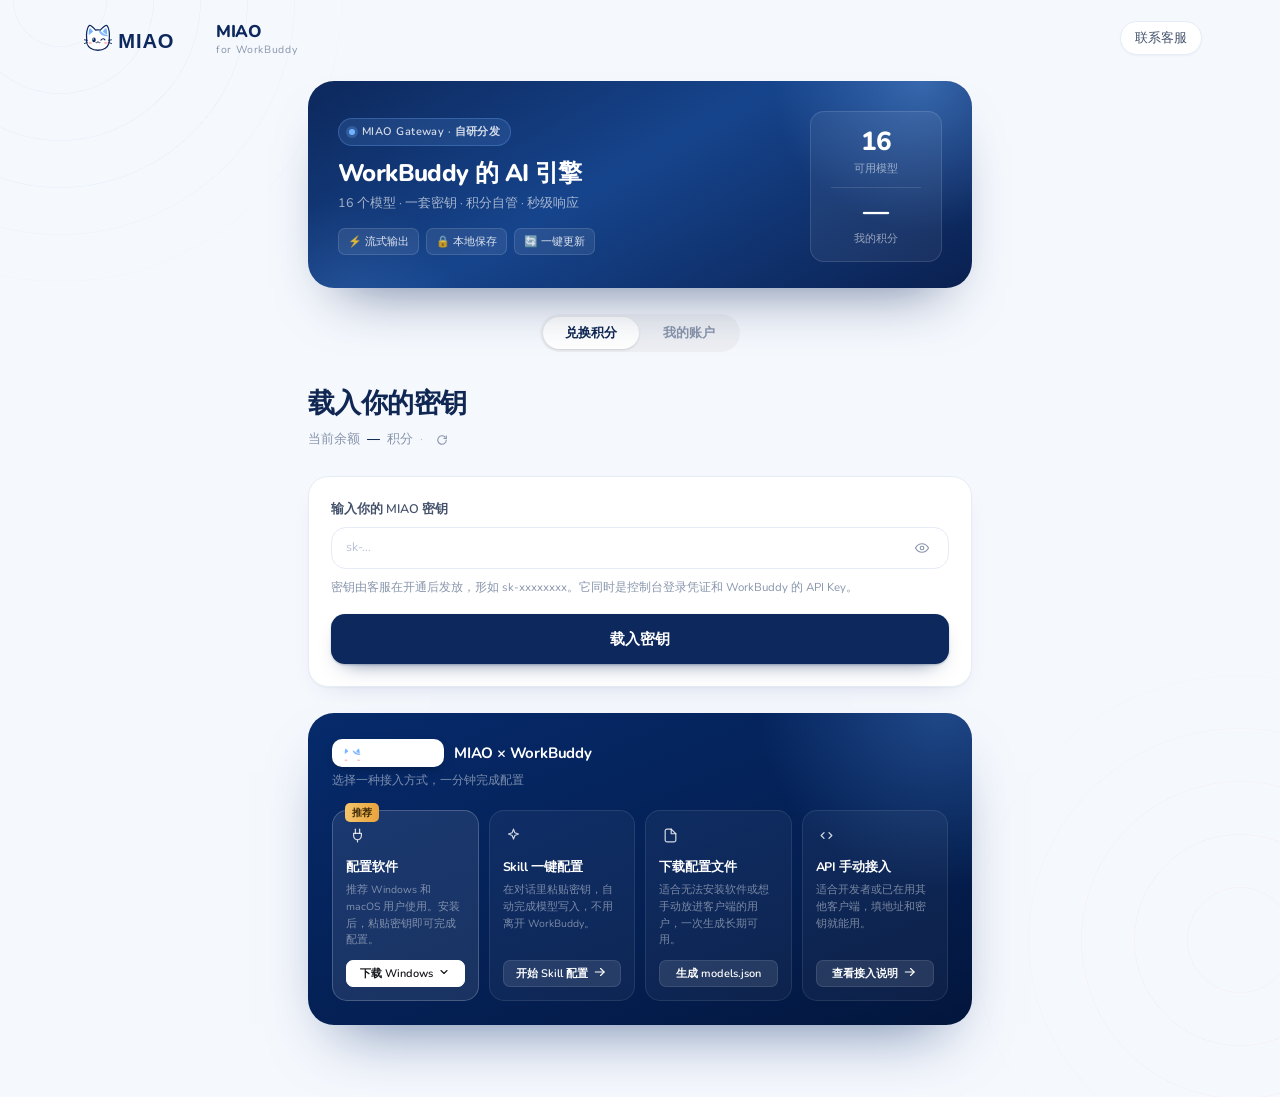
==== index.html @ 39db438b "MIAO 客户端 v1.1.4：macOS 支持 + GitHub Actions 打包 - app.py 三处平台分支（找 WorkBuddy / 启动 / 剪贴板）+ macOS 更新逻辑 - b" ====
<!DOCTYPE html>
<html lang="zh-CN">
<head>
<meta charset="utf-8">
<meta name="viewport" content="width=device-width, initial-scale=1">
<title>MIAO · 积分与密钥</title>
<link rel="icon" type="image/x-icon" href="/favicon.ico">
<link rel="stylesheet" href="ui.css">
</head>
<body>

<div class="topbar">
  <div class="brandbox">
    <div class="mark logo-mark"><img src="/logo-h.svg" alt="MIAO"></div>
    <div>
      <div class="brandname">MIAO</div>
      <div class="brandsub">for WorkBuddy</div>
    </div>
  </div>
  <button class="ghost-link" onclick="openMask('m-service')">联系客服</button>
</div>

<div class="wrap">

  <div class="hero">
    <div class="hero-orb o1"></div>
    <div class="hero-orb o2"></div>
    <div class="hero-in">
      <div class="hero-tag">
        <span class="hero-tag-dot"></span>
        MIAO Gateway · 自研分发
      </div>
      <div class="hero-title">WorkBuddy 的 AI 引擎</div>
      <div class="hero-sub">16 个模型 · 一套密钥 · 积分自管 · 秒级响应</div>
      <div class="hero-badge-row">
        <span class="hero-badge">⚡ 流式输出</span>
        <span class="hero-badge">🔒 本地保存</span>
        <span class="hero-badge">🔄 一键更新</span>
      </div>
    </div>
    <div class="hero-stat">
      <div class="hs-v" id="hero-models">16</div>
      <div class="hs-k">可用模型</div>
      <div class="hs-line"></div>
      <div class="hs-v" id="hero-balance">—</div>
      <div class="hs-k">我的积分</div>
    </div>
  </div>

  <div class="seg-wrap">
    <div class="seg" role="tablist">
      <button role="tab" aria-selected="true" data-tab="redeem">兑换积分</button>
      <button role="tab" aria-selected="false" data-tab="account">我的账户</button>
    </div>
  </div>

  <!-- ================= 兑换积分 ================= -->
  <section class="tabpane on" id="pane-redeem">

    <h1 class="h1" id="redeem-title">兑换成功，请保存密钥</h1>
    <p class="h1-sub">
      当前余额
      <b id="bal-inline" style="color:var(--ink);font-variant-numeric:tabular-nums">—</b>
      <span>积分</span>
      <span class="dot-sep">·</span>
      <button class="icon-btn" style="width:20px;height:20px" title="刷新余额" onclick="refreshBalance()">
        <svg width="12" height="12" viewBox="0 0 24 24" fill="none" stroke="currentColor" stroke-width="2.2" stroke-linecap="round" stroke-linejoin="round"><path d="M20.5 12a8.5 8.5 0 1 1-2.6-6.1"/><path d="M20.7 4.2v4.6h-4.6"/></svg>
      </button>
    </p>

    <!-- 无密钥时：先输入 -->
    <div class="card" id="card-nokey" style="display:none">
      <div class="field-label" style="margin-bottom:8px">输入你的 MIAO 密钥</div>
      <div class="keyinput">
        <input id="in-key-empty" type="password" placeholder="sk-..." autocomplete="off" spellcheck="false">
        <button class="icon-btn" data-eye="in-key-empty"></button>
      </div>
      <div class="hint">密钥由客服在开通后发放，形如 sk-xxxxxxxx。它同时是控制台登录凭证和 WorkBuddy 的 API Key。</div>
      <button class="btn btn-dark btn-block" style="margin-top:16px" onclick="submitKey()">载入密钥</button>
    </div>

    <!-- 有密钥时：保存密钥卡 -->
    <div class="card" id="card-key" style="display:none">

      <div class="warn">
        <span class="ic" data-ic="warn"></span>
        <div>
          <div class="warn-t">请妥善保管 MIAO 账户</div>
          <div class="warn-b">这段密钥可用于登录控制台并写入 WorkBuddy 的凭证，请勿分享给他人，并保存到安全的位置。<br>如果关闭此页面后将无法再次查看完整的密钥，遗失也只能重新生成。</div>
        </div>
      </div>

      <div class="field-head">
        <span class="field-label">MIAO 账户</span>
        <a href="javascript:;" onclick="resetKey()" style="font-size:12px">修改密钥</a>
      </div>
      <div class="keyinput">
        <input id="in-key" type="password" readonly value="">
        <button class="icon-btn" data-eye="in-key"></button>
      </div>

      <div class="btn-row" style="margin-top:12px">
        <button class="btn btn-ghost" onclick="doCopyKey()"><span data-ic="copy"></span> 复制账户</button>
        <button class="btn btn-ghost" onclick="doDownloadAccount()"><span data-ic="download"></span> 下载账户信息</button>
      </div>

      <div class="hint" id="copy-hint">密钥只保存在本机浏览器，不会上传到任何服务器。</div>

      <div class="checkline" id="chk" onclick="toggleCheck()">
        <div class="checkbox"><span data-ic="check"></span></div>
        <span>我已妥善保存 MIAO 账户</span>
      </div>

      <button class="btn btn-dark btn-block" id="btn-enter" disabled onclick="gotoAccount()">进入我的账户</button>
    </div>

    <!-- 接入方式 -->
    <div class="panel-dark">
      <div class="panel-head">
        <div class="mark on-dark" style="width:112px;height:28px"><img src="/logo-dark.svg" alt="MIAO"></div>
        <div>
          <div class="panel-title">MIAO × WorkBuddy</div>
        </div>
      </div>
      <div class="panel-sub">选择一种接入方式，一分钟完成配置</div>

      <div class="cards4">
        <div class="acc on">
          <div class="acc-badge">推荐</div>
          <div class="acc-ico" data-ic="plug"></div>
          <div class="acc-name">配置软件</div>
          <div class="acc-desc">推荐 Windows 和 macOS 用户使用。安装后，粘贴密钥即可完成配置。</div>
          <button class="acc-btn solid" id="btn-dl" onclick="toggleDl(event)">
            下载 Windows
            <span data-ic="chev"></span>
          </button>
          <div class="menu" id="menu-dl">
            <button onclick="downloadApp('win')">
              <svg width="14" height="14" viewBox="0 0 24 24" fill="currentColor"><path d="M3 5.5 10.2 4.5v7H3v-6ZM11.3 4.3 21 3v8.5h-9.7v-7.2ZM3 12.5h7.2v7L3 18.5v-6ZM11.3 12.5H21V21l-9.7-1.3v-7.2Z"/></svg>
              下载 Windows
            </button>
            <button onclick="downloadApp('mac')">
              <svg width="14" height="14" viewBox="0 0 24 24" fill="currentColor"><path d="M16.2 12.6c0-2 1.6-3 1.7-3.1-.9-1.4-2.4-1.6-2.9-1.6-1.2-.1-2.4.7-3 .7-.6 0-1.6-.7-2.6-.7-1.3 0-2.6.8-3.3 2-1.4 2.5-.4 6.1 1 8.1.7 1 1.5 2.1 2.5 2 1-.04 1.4-.65 2.6-.65 1.2 0 1.6.65 2.6.63 1.1-.02 1.8-1 2.4-2 .8-1.1 1.1-2.2 1.1-2.3-.03-.01-2.1-.8-2.1-3.1ZM14.3 6.4c.5-.7.9-1.6.8-2.5-.8.03-1.8.55-2.4 1.2-.5.6-1 1.6-.8 2.5.9.07 1.8-.45 2.4-1.2Z"/></svg>
              下载 macOS
            </button>
          </div>
        </div>

        <div class="acc">
          <div class="acc-ico" data-ic="spark"></div>
          <div class="acc-name">Skill 一键配置</div>
          <div class="acc-desc">在对话里粘贴密钥，自动完成模型写入，不用离开 WorkBuddy。</div>
          <button class="acc-btn" onclick="showSkill()">开始 Skill 配置 <span data-ic="arrow"></span></button>
        </div>

        <div class="acc">
          <div class="acc-ico" data-ic="file"></div>
          <div class="acc-name">下载配置文件</div>
          <div class="acc-desc">适合无法安装软件或想手动放进客户端的用户，一次生成长期可用。</div>
          <button class="acc-btn" onclick="doDownloadConfig()">生成 models.json</button>
        </div>

        <div class="acc">
          <div class="acc-ico" data-ic="code"></div>
          <div class="acc-name">API 手动接入</div>
          <div class="acc-desc">适合开发者或已在用其他客户端，填地址和密钥就能用。</div>
          <button class="acc-btn" onclick="openMask('m-api')">查看接入说明 <span data-ic="arrow"></span></button>
        </div>
      </div>
    </div>
  </section>

  <!-- ================= 我的账户 ================= -->
  <section class="tabpane" id="pane-account">
    <div class="card">
      <div class="section-h">
        <div>
          <div class="section-h sub" style="font-size:12px;color:var(--ink-3);margin-bottom:2px">积分余额</div>
          <div class="balance" id="bal-big">—<small>积分</small></div>
        </div>
        <button class="btn btn-dark" onclick="openRecharge()"><span data-ic="gift"></span> 充值积分</button>
      </div>

      <div class="stat-row">
        <div class="stat"><div class="stat-k">已用积分</div><div class="stat-v" id="st-used">—</div></div>
        <div class="stat"><div class="stat-k">调用次数</div><div class="stat-v" id="st-calls">—</div></div>
        <div class="stat"><div class="stat-k">账户状态</div><div class="stat-v" id="st-state" style="font-size:14px">—</div></div>
      </div>
    </div>

    <div class="card">
      <div class="section-h">
        <h3>最近调用</h3>
        <span class="sub" onclick="refreshLogs()" style="cursor:pointer">刷新</span>
      </div>
      <div style="overflow-x:auto;margin:0 -8px">
        <table>
          <thead><tr>
            <th style="padding-left:8px">时间</th><th>模型</th>
            <th class="num">输入</th><th class="num">输出</th><th class="num">扣积分</th>
          </tr></thead>
          <tbody id="log-body">
            <tr><td colspan="5" class="muted center" style="padding:26px 0">载入中…</td></tr>
          </tbody>
        </table>
      </div>
    </div>

    <div class="card">
      <div class="section-h"><h3>我的密钥</h3><span class="sub">共 <b id="tk-count">0</b> 个</span></div>
      <div id="token-list" class="muted" style="font-size:12.5px">载入中…</div>
      <div class="hint">密钥即 API Key，请勿外泄。如需重置请联系客服。</div>
    </div>
  </section>
</div>

<!-- ============ 客服 ============ -->
<div class="mask" id="m-service">
  <div class="sheet" style="max-width:352px;text-align:center">
    <button class="sheet-x" onclick="closeMask('m-service')"><span data-ic="x"></span></button>
    <div style="display:flex;align-items:center;justify-content:center;gap:7px;margin-bottom:14px">
      <div class="mark" style="width:24px;height:24px;padding:2px"><img src="/logo-symbol.svg" alt="MIAO"></div>
      <span style="font-size:12px;color:var(--ink-3)">MIAO 用户服务</span>
    </div>
    <div class="sheet-title" style="text-align:center">添加专属客服</div>
    <div class="qr-wrap"><div class="qr"><img id="qr-service" alt="客服二维码"></div></div>
    <div style="font-size:12px;color:var(--ink-3);line-height:1.7">充值、配置或使用遇到问题，欢迎联系我们。</div>
  </div>
</div>

<!-- ============ 充值 ============ -->
<div class="mask" id="m-recharge">
  <div class="sheet">
    <button class="sheet-x" onclick="closeMask('m-recharge')"><span data-ic="x"></span></button>
    <div class="sheet-title">充值积分</div>
    <div class="sheet-sub">积分余额：<span id="rc-bal">—</span> 积分</div>

    <div class="tabs2" role="tablist">
      <button role="tab" aria-selected="true" data-rtab="wx"><span data-ic="wechat"></span> 微信充值</button>
      <button role="tab" aria-selected="false" data-rtab="code"><span data-ic="gift"></span> 兑换码充值</button>
    </div>

    <div id="rc-wx">
      <div class="tiers" id="tiers"></div>
      <div class="payline">支付 <b id="pay-amt">¥10.00</b>，到账 <b id="pay-pts">1,500 积分</b></div>
      <button class="btn btn-block" style="background:#07C160;color:#fff" onclick="doPay()">
        <span data-ic="wechat"></span> 微信支付
      </button>
      <div class="hint center">支付完成后积分自动到账，通常 3 秒内</div>
    </div>

    <div id="rc-code" style="display:none">
      <div class="keyinput" style="margin-bottom:12px">
        <input id="in-code" placeholder="输入兑换码，例如 DM-XXXX-XXXX" autocomplete="off" spellcheck="false">
      </div>
      <button class="btn btn-dark btn-block" onclick="doRedeem()">立即兑换</button>
      <div class="hint">兑换码由客服发放，可叠加使用，不设上限。</div>
    </div>
  </div>
</div>

<!-- ============ API 接入 ============ -->
<div class="mask" id="m-api">
  <div class="sheet" style="max-width:520px">
    <button class="sheet-x" onclick="closeMask('m-api')"><span data-ic="x"></span></button>
    <div class="sheet-title">API 接入说明</div>
    <div class="sheet-sub">任何兼容 OpenAI 协议的客户端都能用</div>
    <div style="background:#0F1115;border-radius:12px;padding:14px 16px;font-family:var(--mono);font-size:11.5px;line-height:1.9;color:#C8CDD6;overflow-x:auto">
      <div style="color:#6B7280"># Base URL</div>
      <div style="color:#7FD1A0">http://127.0.0.1:18085/v1</div>
      <div style="color:#6B7280;margin-top:8px"># API Key</div>
      <div style="color:#7FD1A0" id="api-key-line">sk-...</div>
      <div style="color:#6B7280;margin-top:8px"># Model</div>
      <div style="color:#7FD1A0" id="api-model-line">Miao:deepseek-v4.1-flash</div>
    </div>
    <div class="hint">只支持流式输出（stream=true）。非流式请求会被上游拒绝。</div>
    <button class="btn btn-ghost btn-block" style="margin-top:14px" onclick="doCopyApi()">复制接入信息</button>
  </div>
</div>

<!-- ============ Skill 配置 ============ -->
<div class="mask" id="m-skill">
  <div class="sheet" style="max-width:520px">
    <button class="sheet-x" onclick="closeMask('m-skill')"><span data-ic="x"></span></button>
    <div class="sheet-title">WorkBuddy Skill 配置</div>
    <div class="sheet-sub">复制下面这段话，粘贴到 WorkBuddy 对话框直接发送</div>
    <div style="background:var(--surface-2);border:1px solid var(--line);border-radius:12px;padding:14px;font-size:12.5px;line-height:1.8;color:var(--ink-2)" id="skill-text"></div>
    <button class="btn btn-dark btn-block" style="margin-top:14px" onclick="doCopySkill()">复制这段话</button>
  </div>
</div>

<script src="ui.js"></script>
<script>
/* ---------- 图标注入 ---------- */
$$('[data-ic]').forEach(el => { el.innerHTML = ICON[el.dataset.ic] || ''; });
$$('[data-eye]').forEach(b => { b.innerHTML = ICON.eye; });

/* ---------- Tab ---------- */
$$('.seg button').forEach(b => b.onclick = () => {
  $$('.seg button').forEach(x => x.setAttribute('aria-selected', x === b ? 'true' : 'false'));
  $$('.tabpane').forEach(p => p.classList.remove('on'));
  $('#pane-' + b.dataset.tab).classList.add('on');
  if (b.dataset.tab === 'account') { refreshBalance(); refreshLogs(); refreshTokens(); }
});

function gotoAccount() {
  $$('.seg button').forEach(x => x.setAttribute('aria-selected', x.dataset.tab === 'account' ? 'true' : 'false'));
  $$('.tabpane').forEach(p => p.classList.remove('on'));
  $('#pane-account').classList.add('on');
  window.scrollTo({ top: 0, behavior: 'smooth' });
  refreshBalance(); refreshLogs(); refreshTokens();
}

/* ---------- 密钥显隐 ---------- */
document.addEventListener('click', e => {
  const b = e.target.closest('[data-eye]');
  if (!b) return;
  const inp = $('#' + b.dataset.eye);
  if (!inp) return;
  const show = inp.type === 'password';
  inp.type = show ? 'text' : 'password';
  b.innerHTML = show ? ICON.eyeOff : ICON.eye;
});

/* ---------- 勾选 ---------- */
let checked = false;
function toggleCheck() {
  checked = !checked;
  $('#chk').classList.toggle('on', checked);
  $('#btn-enter').disabled = !checked;
}

/* ---------- 密钥状态 ---------- */
function paintKeyState() {
  const has = !!D.key;
  $('#card-key').style.display = has ? 'block' : 'none';
  $('#card-nokey').style.display = has ? 'none' : 'block';
  $('#redeem-title').textContent = has ? '兑换成功，请保存密钥' : '载入你的密钥';
  if (has) {
    $('#in-key').value = D.key;
    $('#in-key').type = 'password';
    $('#api-key-line').textContent = maskKey(D.key);
  }
  $('#qr-service').src = QR_DATA;
}

async function submitKey() {
  const k = $('#in-key-empty').value.trim();
  if (!k) return toast('请先输入密钥');
  try {
    await loadMe(k);
    paintKeyState(); refreshBalance();
    toast('密钥已载入');
  } catch (e) { toast('密钥无效：' + e.message); }
}

function resetKey() {
  localStorage.removeItem('dorimi_key');
  D.key = ''; D.me = null;
  $('#card-nokey').style.display = 'block';
  $('#card-key').style.display = 'none';
  checked = false;
  $('#chk').classList.remove('on');
  $('#btn-enter').disabled = true;
  $('#in-key-empty').focus();
}

async function doCopyKey() {
  if (!D.key) return toast('还没有密钥');
  const ok = await copyText(D.key);
  $('#copy-hint').textContent = ok
    ? 'MIAO 账户已复制，请保存到安全的位置。'
    : '复制失败，请手动选中密钥后复制。';
  if (ok) toast('已复制');
}

function doDownloadAccount() {
  const txt =
`MIAO for WorkBuddy · 账户信息
生成时间：${new Date().toLocaleString('zh-CN')}

API Key : ${D.key || '(未载入)'}
Base URL: http://127.0.0.1:18085/v1
积分余额: ${D.me ? fmtPts(D.me.quota) : '—'} 积分

可用模型：
${D.models.map(m => '  · Miao:' + m.id + '   ' + m.rate).join('\n')}

提示：密钥等同于账户，请勿分享给他人。
`;
  saveBlob('MIAO-账户信息.txt', txt, 'text/plain');
  toast('已下载');
}

function doDownloadConfig() {
  if (!D.key) return toast('请先载入密钥');
  const cfg = buildModelsConfig(D.key);
  saveBlob('models.json', JSON.stringify(cfg, null, 2));
  toast('已生成 models.json');
}

/* ---------- 余额 ---------- */
async function refreshBalance() {
  if (!D.key) {
    $('#bal-inline').textContent = '—';
    $('#bal-big').innerHTML = '—<small>积分</small>';
    return;
  }
  try {
    const me = await loadMe(D.key);
    // 不限额度令牌（管理员/内部）没有真实余额，直接显示文案，避免出现天文数字
    const unlimited = !!me.unlimited;
    const balTxt = unlimited ? '不限额度' : fmtPts(me.quota);
    $('#bal-inline').textContent = balTxt;
    $('#bal-big').innerHTML = unlimited ? '不限额度' : (fmtPts(me.quota) + '<small>积分</small>');
    $('#hero-balance').textContent = balTxt;
    $('#st-used').textContent = fmtPts(me.used_quota);
    $('#st-calls').textContent = (me.request_count != null ? me.request_count : '—');
    $('#st-state').innerHTML = me.status === 1
      ? '<span class="pill">正常</span>'
      : '<span class="pill gray">已停用</span>';
    $('#rc-bal').textContent = unlimited ? '不限额度' : fmtPts(me.quota);
  } catch (e) {
    $('#bal-inline').textContent = '—';
  }
}

async function refreshLogs() {
  if (!D.key) return;
  const body = $('#log-body');
  try {
    const rows = await loadLogs(D.key, 12);
    if (!rows.length) {
      body.innerHTML = '<tr><td colspan="5" class="muted center" style="padding:26px 0">还没有调用记录</td></tr>';
      return;
    }
    body.innerHTML = rows.map(r => `<tr>
      <td style="padding-left:8px" class="muted nowrap">${esc(r.time)}</td>
      <td>${esc(r.model)}</td>
      <td class="num">${r.prompt_tokens || 0}</td>
      <td class="num">${r.completion_tokens || 0}</td>
      <td class="num" style="color:var(--ink);font-weight:600">${fmtPts(r.credits)}</td>
    </tr>`).join('');
  } catch (e) {
    body.innerHTML = '<tr><td colspan="5" class="muted center" style="padding:26px 0">读取失败：' + esc(e.message) + '</td></tr>';
  }
}

async function refreshTokens() {
  if (!D.key) return;
  try {
    const j = await api('/api/me/tokens?key=' + encodeURIComponent(D.key));
    const list = (j && j.rows) || [];
    $('#tk-count').textContent = list.length;
    $('#token-list').innerHTML = list.map(t => `
      <div style="display:flex;align-items:center;justify-content:space-between;gap:10px;padding:10px 0;border-bottom:1px solid var(--line-2)">
        <div style="min-width:0">
          <div style="font-size:12.5px;font-weight:600;color:var(--ink)">${esc(t.name)}</div>
          <div class="mono" style="font-size:11.5px;color:var(--ink-3)">${esc(t.masked)}</div>
        </div>
        <div style="text-align:right;white-space:nowrap">
          <div style="font-size:12.5px;font-weight:600">${t.unlimited ? '不限额度' : fmtPts(t.remain) + ' 积分'}</div>
          <div style="font-size:11px;color:var(--ink-3)">已用 ${fmtPts(t.used)}</div>
        </div>
      </div>`).join('') || '<div class="muted">暂无密钥</div>';
  } catch (e) { /* 静默 */ }
}

/* ---------- 充值 ---------- */
const TIERS = [
  { amt: 10, pts: 1500 }, { amt: 20, pts: 3000 }, { amt: 50, pts: 7500 },
  { amt: 100, pts: 15000 }, { amt: 200, pts: 30000 }, { amt: 500, pts: 75000 },
];
let tierIdx = 0;

function renderTiers() {
  $('#tiers').innerHTML = TIERS.map((t, i) => `
    <button class="tier ${i === tierIdx ? 'on' : ''}" onclick="pickTier(${i})">
      <div class="tier-amt">¥${t.amt.toFixed(2)}</div>
      <div class="tier-pt">${t.pts.toLocaleString('zh-CN')} 积分</div>
    </button>`).join('');
  $('#pay-amt').textContent = '¥' + TIERS[tierIdx].amt.toFixed(2);
  $('#pay-pts').textContent = TIERS[tierIdx].pts.toLocaleString('zh-CN') + ' 积分';
}
function pickTier(i) { tierIdx = i; renderTiers(); }

function openRecharge() {
  if (!D.key) return toast('请先载入密钥');
  $('#rc-bal').textContent = fmtPts(D.me ? D.me.quota : null);
  renderTiers();
  openMask('m-recharge');
}
$$('[data-rtab]').forEach(b => b.onclick = () => {
  $$('[data-rtab]').forEach(x => x.setAttribute('aria-selected', x === b ? 'true' : 'false'));
  $('#rc-wx').style.display = b.dataset.rtab === 'wx' ? 'block' : 'none';
  $('#rc-code').style.display = b.dataset.rtab === 'code' ? 'block' : 'none';
});

async function doPay() {
  const t = TIERS[tierIdx];
  try {
    const j = await api('/api/me/order', { method: 'POST', body: { key: D.key, amount: t.amt, points: t.pts } });
    if (j && j.pay_url) {
      window.open(j.pay_url, '_blank');
    } else {
      toast(j && j.message ? j.message : '下单成功，请联系客服完成支付');
    }
  } catch (e) { toast('下单失败：' + e.message); }
}

async function doRedeem() {
  const code = $('#in-code').value.trim();
  if (!code) return toast('请输入兑换码');
  try {
    const j = await api('/api/me/redeem', { method: 'POST', body: { key: D.key, code } });
    if (j && j.ok) {
      toast('兑换成功，+' + fmtPts(j.added) + ' 积分');
      $('#in-code').value = '';
      closeMask('m-recharge');
      refreshBalance();
    } else {
      toast((j && j.message) || '兑换失败');
    }
  } catch (e) { toast('兑换失败：' + e.message); }
}

/* ---------- 接入方式 ---------- */
function toggleDl(ev) {
  ev.stopPropagation();
  const m = $('#menu-dl');
  m.classList.toggle('open');
  if (m.classList.contains('open')) {
    const r = ev.currentTarget.getBoundingClientRect();
    m.style.left = Math.max(8, r.left) + 'px';
    m.style.top = (r.bottom + 6) + 'px';
    m.style.position = 'fixed';
    setTimeout(() => document.addEventListener('click', () => m.classList.remove('open'), { once: true }), 0);
  }
}
function downloadApp(os) {
  if (os === 'mac') return toast('macOS 版即将开放');
  // 直接下载网关托管的 MIAO.exe（v1.1.0）
  const a = document.createElement('a');
  a.href = '/download/MIAO.exe';
  a.download = 'MIAO.exe';
  document.body.appendChild(a);
  a.click();
  setTimeout(() => a.remove(), 300);
  toast('开始下载 MIAO.exe …');
}

function showSkill() {
  const k = D.key || '（你的密钥）';
  $('#skill-text').textContent =
`请用 MIAO 配置 WorkBuddy：
API 地址 http://127.0.0.1:18085/v1
API Key ${k}
把 models.json 写到 ~/.workbuddy/models.json，完成后重启客户端。`;
  openMask('m-skill');
}
async function doCopySkill() { (await copyText($('#skill-text').textContent)) ? toast('已复制') : toast('复制失败'); }
async function doCopyApi() {
  const t = `Base URL: http://127.0.0.1:18085/v1\nAPI Key: ${D.key}\nModel: Miao:deepseek-v4.1-flash`;
  (await copyText(t)) ? toast('已复制') : toast('复制失败');
}

/* ---------- 客服二维码 ---------- */
const QR_DATA = '/qr.png';

/* ---------- 启动 ---------- */
(async function boot() {
  // 模型清单（给下载配置用）
  try {
    const j = await api('/api/models');
    D.models = (j && j.models) || [];
    $('#hero-models').textContent = D.models.length;
  } catch (e) {
    D.models = [{ id: 'deepseek-v4.1-flash', rate: '0.11x' }];
  }
  const saved = localStorage.getItem('dorimi_key') || new URLSearchParams(location.search).get('key') || '';
  if (saved) {
    try { await loadMe(saved); } catch (e) { D.key = saved; }
  }
  paintKeyState();
  refreshBalance();
})();
</script>
</body>
</html>
---- ui.css ----
/* ============================================================
   MIAO · 品牌字体
   Nunito（圆润无衬线，可变字重 400-900）已内嵌为 base64，
   离线可用，不依赖 Google Fonts。仅含拉丁子集，中文回落系统字体。
   ============================================================ */
@font-face {
  font-family: 'Nunito';
  font-style: normal;
  font-weight: 400 900;
  font-display: swap;
  src: url([data-uri]) format('woff2');
  unicode-range: U+0000-00FF, U+0131, U+0152-0153, U+02BB-02BC, U+02C6, U+02DA,
                 U+02DC, U+2000-206F, U+20AC, U+2122, U+2191, U+2193, U+2212,
                 U+2215, U+FEFF, U+FFFD;
}

/* ============================================================
   DORIMI · for WorkBuddy — 设计系统
   浅色 / 细边框 / 柔阴影 / 单一强调色
   ============================================================ */

:root {
  /* ---- MIAO 官方品牌色（MIAO品牌展示.html 规范）---- */
  --navy:      #0D285C;   /* 主色 --ink 深海军蓝 */
  --navy-2:    #0A2050;   /* 主色 · 按下态 */
  --blue:      #72B1FF;   /* 辅助蓝 --blue */
  --sky:       #EEF5FF;   /* 浅蓝 --soft 底色块/悬停 */
  --pink:      #FFB7BA;   /* 点缀粉 */
  --paper:     #F5F8FD;   /* 页面底色（展示页 body 背景）*/

  --bg:        var(--paper);
  --surface:   #FFFFFF;
  --surface-2: #FBFCFF;
  --line:      #E5ECF5;
  --line-2:    #F0F6FE;

  --ink:       #102753;
  --ink-2:     #44526B;
  --ink-3:     #8895AC;
  --ink-4:     #B8C3D4;

  --brand:     #3D86F3;
  --brand-2:   #2E6FE0;
  --brand-bg:  var(--sky);

  --ok:        #12915B;
  --ok-bg:     #E9F7F0;
  --warn-bg:   #FFFBEF;
  --warn-line: #F2E3BB;
  --warn-ink:  #8A6A16;
  --danger:    #D33A3A;

  --r-sm: 12px;
  --r:    15px;
  --r-lg: 20px;
  --r-xl: 26px;

  --sh-1: 0 1px 2px rgba(6, 42, 107, .04);
  --sh-2: 0 1px 2px rgba(6, 42, 107, .04), 0 10px 30px -18px rgba(6, 42, 107, .22);
  --sh-3: 0 24px 64px -26px rgba(6, 42, 107, .34), 0 2px 6px rgba(6, 42, 107, .06);

  --font: 'Nunito', -apple-system, BlinkMacSystemFont, "Segoe UI",
          "PingFang SC", "Hiragino Sans GB", "Microsoft YaHei UI",
          "Microsoft YaHei", Arial, sans-serif;
  --mono: "SF Mono", "JetBrains Mono", "Cascadia Code", Consolas,
          "Liberation Mono", Menlo, monospace;
}

* { box-sizing: border-box; }

html, body {
  margin: 0;
  padding: 0;
  background: var(--bg);
  color: var(--ink);
  font-family: var(--font);
  font-size: 14px;
  line-height: 1.6;
  -webkit-font-smoothing: antialiased;
  text-rendering: optimizeLegibility;
}

/* 滚动条：平时不可见，内容区可滚（矮窗口下不露丑） */
html { scrollbar-width: none; -ms-overflow-style: none; }
html::-webkit-scrollbar { display: none; width: 0; height: 0; }
/* 内部滚动容器：细窄淡蓝精致滚动条 */
body ::-webkit-scrollbar { width: 6px; height: 6px; }
body ::-webkit-scrollbar-track { background: transparent; }
body ::-webkit-scrollbar-thumb { background: rgba(61, 134, 243, .18); border-radius: 999px; }
body ::-webkit-scrollbar-thumb:hover { background: rgba(61, 134, 243, .35); }

body {
  min-height: 100vh;
  position: relative;
  overflow-x: hidden;
}

/* 背景装饰：极淡的同心弧线，模仿纸张纹理 */
body::before,
body::after {
  content: "";
  position: fixed;
  width: 720px;
  height: 720px;
  border-radius: 50%;
  pointer-events: none;
  z-index: 0;
  opacity: .55;
}
body::before {
  top: -360px; left: -300px;
  background:
    repeating-radial-gradient(circle at 50% 50%,
      transparent 0 46px, rgba(96, 165, 250, .10) 46px 47px);
  -webkit-mask-image: radial-gradient(circle at 50% 50%, #000 30%, transparent 72%);
          mask-image: radial-gradient(circle at 50% 50%, #000 30%, transparent 72%);
}
body::after {
  bottom: -400px; right: -320px;
  background:
    repeating-radial-gradient(circle at 50% 50%,
      transparent 0 52px, rgba(255, 182, 193, .16) 52px 53px);
  -webkit-mask-image: radial-gradient(circle at 50% 50%, #000 26%, transparent 70%);
          mask-image: radial-gradient(circle at 50% 50%, #000 26%, transparent 70%);
}

a { color: var(--brand); text-decoration: none; }
a:hover { text-decoration: underline; }

/* ---------------- 布局 ---------------- */

.wrap {
  position: relative;
  z-index: 1;
  max-width: 704px;
  margin: 0 auto;
  padding: 0 20px 72px;
}

.topbar {
  position: relative;
  z-index: 2;
  display: flex;
  align-items: center;
  justify-content: space-between;
  max-width: 1180px;
  margin: 0 auto;
  padding: 18px 28px;
}

.brandbox { display: flex; align-items: center; gap: 10px; }

.mark {
  width: 32px; height: 32px;
  border-radius: 10px;
  background: #fff;
  border: 1px solid var(--line);
  display: grid; place-items: center;
  padding: 3px;
  box-shadow: var(--sh-1);
  flex: none;
  overflow: hidden;
}
.mark img { width: 100%; height: 100%; object-fit: contain; display: block; }

/* 横版 logo（猫+字标）：无边框圆角，直接展示 */
.logo-mark {
  width: 128px; height: 34px;
  background: transparent;
  border: 0; box-shadow: none;
  padding: 0; overflow: visible;
  border-radius: 0;
}
.logo-mark img { object-fit: contain; }

/* 深色面板里的 logo 用白底小方块，线稿才看得清 */
.mark.on-dark {
  background: #fff; border-color: rgba(255,255,255,.18);
  box-shadow: 0 4px 12px -6px rgba(0,0,0,.6);
}

.brandname {
  font-size: 17px; font-weight: 800; letter-spacing: -.3px;
  color: var(--navy);
}
.brandsub {
  font-size: 10.5px; color: var(--ink-3);
  letter-spacing: .06em; margin-top: -3px;
}

.ghost-link {
  display: inline-flex; align-items: center; gap: 6px;
  height: 34px; padding: 0 14px;
  border: 1px solid var(--line);
  border-radius: 999px;
  background: var(--surface);
  color: var(--ink-2);
  font-size: 12.5px; font-weight: 500;
  cursor: pointer;
  transition: .16s;
  box-shadow: var(--sh-1);
}
.ghost-link:hover { border-color: #D8DCE2; color: var(--ink); text-decoration: none; }

/* ---------------- 分段切换 ---------------- */

.seg {
  display: inline-flex;
  padding: 3px;
  background: #EDEFF3;
  border-radius: 999px;
  gap: 2px;
}
.seg-wrap { display: flex; justify-content: center; margin: 20px 0 34px; }

.seg button {
  appearance: none; border: 0; cursor: pointer;
  padding: 7px 22px;
  border-radius: 999px;
  background: transparent;
  color: var(--ink-3);
  font-family: inherit; font-size: 13px; font-weight: 600;
  transition: .18s;
}
.seg button[aria-selected="true"] {
  background: var(--surface);
  color: var(--ink);
  box-shadow: 0 1px 3px rgba(20, 22, 26, .1), 0 1px 1px rgba(20, 22, 26, .04);
}

/* ---------------- 标题 ---------------- */

.h1 {
  font-size: 27px; font-weight: 800;
  letter-spacing: -.6px;
  margin: 0 0 8px;
  line-height: 1.3;
}
.h1-sub {
  font-size: 13px; color: var(--ink-3);
  margin: 0 0 26px;
  display: flex; align-items: center; gap: 7px;
  flex-wrap: wrap;
}
.dot-sep { color: var(--ink-4); }

/* ---------------- Hero 品牌横幅 ---------------- */

.hero {
  position: relative;
  border-radius: var(--r-xl);
  background: linear-gradient(150deg, #0D285C 0%, #16448C 46%, #0A2050 100%);
  color: #fff;
  padding: 30px 30px 26px;
  margin: 4px 0 26px;
  overflow: hidden;
  box-shadow: 0 30px 60px -32px rgba(13, 40, 92, .65);
  display: flex;
  align-items: center;
  justify-content: space-between;
  gap: 18px;
}
.hero-orb {
  position: absolute;
  border-radius: 50%;
  pointer-events: none;
}
.hero-orb.o1 {
  width: 340px; height: 340px;
  right: -120px; top: -170px;
  background: radial-gradient(circle, rgba(114, 177, 255, .38), transparent 62%);
}
.hero-orb.o2 {
  width: 260px; height: 260px;
  left: -90px; bottom: -150px;
  background: radial-gradient(circle, rgba(114, 177, 255, .16), transparent 60%);
}
.hero-in { position: relative; z-index: 1; min-width: 0; }
.hero-tag {
  display: inline-flex; align-items: center; gap: 7px;
  font-size: 11px; font-weight: 600; letter-spacing: .04em;
  color: rgba(255, 255, 255, .82);
  background: rgba(114, 177, 255, .14);
  border: 1px solid rgba(114, 177, 255, .28);
  padding: 4px 10px; border-radius: 999px;
  margin-bottom: 13px;
}
.hero-tag-dot {
  width: 6px; height: 6px; border-radius: 50%;
  background: #72B1FF;
  box-shadow: 0 0 0 3px rgba(114, 177, 255, .25);
}
.hero-title {
  font-size: 24px; font-weight: 800; letter-spacing: -.6px;
  line-height: 1.2; margin-bottom: 5px;
}
.hero-sub { font-size: 12.5px; color: rgba(255, 255, 255, .62); margin-bottom: 15px; }
.hero-badge-row { display: flex; flex-wrap: wrap; gap: 7px; }
.hero-badge {
  font-size: 11px; color: rgba(255, 255, 255, .85);
  background: rgba(255, 255, 255, .08);
  border: 1px solid rgba(255, 255, 255, .12);
  border-radius: 7px;
  padding: 4px 9px;
}
.hero-stat {
  position: relative; z-index: 1;
  flex-shrink: 0;
  text-align: center;
  background: rgba(255, 255, 255, .06);
  border: 1px solid rgba(255, 255, 255, .12);
  border-radius: 14px;
  padding: 16px 20px 14px;
  min-width: 132px;
}
.hero-stat .hs-v {
  font-size: 26px; font-weight: 800; letter-spacing: -.8px;
  font-variant-numeric: tabular-nums;
  line-height: 1.1;
}
.hero-stat .hs-k { font-size: 11px; color: rgba(255, 255, 255, .55); margin-top: 3px; }
.hero-stat .hs-line {
  height: 1px; margin: 10px 0;
  background: rgba(255, 255, 255, .12);
}
@media (max-width: 720px) {
  .hero { flex-direction: column; align-items: flex-start; }
  .hero-stat { width: 100%; display: flex; align-items: center; gap: 14px; text-align: left; }
  .hero-stat .hs-line { width: 1px; height: 26px; margin: 0; }
}

/* ---------------- 卡片 ---------------- */

.card {
  background: var(--surface);
  border: 1px solid var(--line);
  border-radius: var(--r-lg);
  box-shadow: var(--sh-2);
  padding: 22px;
  margin-bottom: 18px;
}

.warn {
  display: flex; gap: 11px;
  background: var(--warn-bg);
  border: 1px solid var(--warn-line);
  border-radius: var(--r);
  padding: 14px 16px;
  margin-bottom: 22px;
}
.warn svg { flex: none; margin-top: 1px; color: #C79A2E; }
.warn-t { font-size: 13px; font-weight: 700; color: var(--ink); margin-bottom: 4px; }
.warn-b { font-size: 12.5px; color: var(--ink-2); line-height: 1.75; }

/* ---------------- 密钥 ---------------- */

.field-head {
  display: flex; align-items: center; justify-content: space-between;
  margin-bottom: 7px;
}
.field-label { font-size: 12.5px; font-weight: 600; color: var(--ink-2); }

.keyinput {
  display: flex; align-items: center;
  border: 1px solid var(--line);
  border-radius: var(--r);
  background: var(--surface);
  padding: 0 12px;
  height: 42px;
  transition: .16s;
}
.keyinput:focus-within { border-color: #C9D5F5; box-shadow: 0 0 0 3px rgba(31, 94, 255, .07); }
.keyinput input {
  flex: 1; border: 0; outline: 0; background: transparent;
  font-family: var(--mono); font-size: 12.5px;
  color: var(--ink); letter-spacing: -.1px;
  min-width: 0;
}
.keyinput input::placeholder { color: var(--ink-4); font-family: var(--font); }

.icon-btn {
  appearance: none; border: 0; background: transparent;
  width: 28px; height: 28px; border-radius: 8px;
  display: grid; place-items: center;
  color: var(--ink-3); cursor: pointer;
  transition: .15s;
  flex: none;
}
.icon-btn:hover { background: #F2F4F7; color: var(--ink); }

/* ---------------- 按钮 ---------------- */

.btn {
  appearance: none;
  display: inline-flex; align-items: center; justify-content: center; gap: 8px;
  height: 42px; padding: 0 20px;
  border-radius: 13px;
  border: 1px solid transparent;
  font-family: inherit; font-size: 13.5px; font-weight: 600;
  cursor: pointer; transition: .16s;
  white-space: nowrap;
  text-decoration: none;
}
.btn:hover { text-decoration: none; }
.btn:disabled { opacity: .5; cursor: not-allowed; }

.btn-ghost {
  background: var(--surface);
  border-color: var(--line);
  color: var(--ink);
  box-shadow: var(--sh-1);
}
.btn-ghost:hover:not(:disabled) { border-color: #D6DAE1; background: #FCFCFD; }

.btn-dark {
  background: var(--navy);
  color: #fff;
  box-shadow: 0 1px 2px rgba(13, 40, 92, .25), 0 10px 22px -14px rgba(13, 40, 92, .8);
}
.btn-dark:hover:not(:disabled) { background: var(--navy-2); }

.btn-brand { background: var(--brand); color: #fff; }
.btn-brand:hover:not(:disabled) { background: var(--brand-2); }

.btn-block { width: 100%; height: 50px; font-size: 14.5px; border-radius: 14px; }
.btn-row { display: flex; gap: 10px; flex-wrap: wrap; }

.hint {
  font-size: 11.5px; color: var(--ink-3);
  margin-top: 9px; line-height: 1.7;
}

.checkline {
  display: flex; align-items: center; gap: 9px;
  font-size: 12.5px; color: var(--ink-2);
  margin: 24px 0 14px;
  cursor: pointer;
  user-select: none;
}
.checkbox {
  width: 17px; height: 17px; border-radius: 5px;
  border: 1.5px solid #CFD4DB;
  display: grid; place-items: center;
  transition: .16s; flex: none;
  background: #fff;
}
.checkline.on .checkbox { background: var(--navy); border-color: var(--navy); }
.checkbox svg { opacity: 0; transition: .16s; color: #fff; }
.checkline.on .checkbox svg { opacity: 1; }

/* ---------------- 深色接入面板 ---------------- */

.panel-dark {
  background: linear-gradient(158deg, #062A6B 0%, #041F52 62%, #03163C 100%);
  border-radius: var(--r-xl);
  padding: 26px 24px 24px;
  margin-top: 26px;
  color: #fff;
  box-shadow: 0 30px 60px -30px rgba(6, 42, 107, .62);
  position: relative;
  overflow: hidden;
}
.panel-dark::after {
  content: "";
  position: absolute;
  width: 420px; height: 420px;
  right: -180px; top: -220px;
  border-radius: 50%;
  background: radial-gradient(circle, rgba(96, 165, 250, .30), transparent 62%);
  pointer-events: none;
}

.panel-head { display: flex; align-items: center; gap: 10px; margin-bottom: 4px; position: relative; z-index: 1; }
.panel-title { font-size: 15px; font-weight: 700; letter-spacing: -.2px; }
.panel-sub { font-size: 12px; color: rgba(255, 255, 255, .48); margin-bottom: 20px; position: relative; z-index: 1; }

.cards4 {
  display: grid;
  grid-template-columns: repeat(4, 1fr);
  gap: 10px;
  position: relative; z-index: 1;
}

.acc {
  position: relative;
  background: rgba(255, 255, 255, .045);
  border: 1px solid rgba(255, 255, 255, .09);
  border-radius: var(--r);
  padding: 14px 13px 13px;
  display: flex; flex-direction: column;
  transition: .18s;
}
.acc.on {
  background: rgba(255, 255, 255, .085);
  border-color: rgba(255, 255, 255, .2);
}
.acc-badge {
  position: absolute; top: -8px; left: 12px;
  background: linear-gradient(90deg, #F5C56B, #E8A33D);
  color: #3A2600;
  font-size: 9.5px; font-weight: 800;
  padding: 2px 7px; border-radius: 5px;
  letter-spacing: .02em;
}
.acc-ico {
  width: 22px; height: 22px;
  display: grid; place-items: center;
  color: rgba(255, 255, 255, .82);
  margin-bottom: 10px;
}
.acc-name { font-size: 12.5px; font-weight: 700; margin-bottom: 5px; letter-spacing: -.1px; }
.acc-desc {
  font-size: 10.5px; line-height: 1.6;
  color: rgba(255, 255, 255, .45);
  flex: 1;
  margin-bottom: 11px;
}
.acc-btn {
  display: inline-flex; align-items: center; justify-content: center; gap: 5px;
  height: 27px; padding: 0 9px;
  border-radius: 7px;
  background: rgba(255, 255, 255, .1);
  border: 1px solid rgba(255, 255, 255, .1);
  color: #fff; font-size: 11px; font-weight: 600;
  cursor: pointer; font-family: inherit;
  transition: .15s;
  width: 100%;
}
.acc-btn:hover { background: rgba(255, 255, 255, .18); }
.acc-btn.solid { background: #fff; color: #14151A; border-color: #fff; }
.acc-btn.solid:hover { background: #EDEFF3; }

/* ---------------- 下拉 ---------------- */

.menu {
  position: absolute;
  min-width: 168px;
  background: var(--surface);
  border: 1px solid var(--line);
  border-radius: var(--r);
  box-shadow: var(--sh-3);
  padding: 5px;
  z-index: 60;
  display: none;
}
.menu.open { display: block; }
.menu button {
  display: flex; align-items: center; gap: 9px;
  width: 100%; padding: 8px 10px;
  border: 0; background: transparent; border-radius: 9px;
  font-family: inherit; font-size: 12.5px; color: var(--ink);
  cursor: pointer; text-align: left;
}
.menu button:hover { background: #F4F6FA; }

/* ---------------- 数据 ---------------- */

.balance {
  font-size: 40px; font-weight: 800;
  letter-spacing: -1.6px;
  line-height: 1.1;
  font-variant-numeric: tabular-nums;
}
.balance small { font-size: 15px; font-weight: 600; color: var(--ink-3); letter-spacing: 0; margin-left: 4px; }

.stat-row {
  display: grid;
  grid-template-columns: repeat(3, 1fr);
  gap: 10px;
  margin-top: 18px;
}
.stat {
  background: var(--surface-2);
  border: 1px solid var(--line-2);
  border-radius: var(--r);
  padding: 12px 14px;
}
.stat-k { font-size: 11px; color: var(--ink-3); margin-bottom: 3px; }
.stat-v { font-size: 17px; font-weight: 700; font-variant-numeric: tabular-nums; letter-spacing: -.3px; }

table { width: 100%; border-collapse: collapse; }
th {
  text-align: left; font-size: 11px; font-weight: 600;
  color: var(--ink-3); text-transform: uppercase;
  letter-spacing: .04em;
  padding: 0 8px 9px;
  border-bottom: 1px solid var(--line);
  white-space: nowrap;
}
td {
  padding: 10px 8px;
  border-bottom: 1px solid var(--line-2);
  font-size: 12.5px;
  color: var(--ink-2);
  white-space: nowrap;
}
tr:last-child td { border-bottom: 0; }
td.num { font-variant-numeric: tabular-nums; text-align: right; }
th.num { text-align: right; }

.pill {
  display: inline-block;
  font-size: 10.5px; font-weight: 600;
  padding: 2px 7px; border-radius: 5px;
  background: var(--ok-bg); color: var(--ok);
}
.pill.gray { background: #F1F3F6; color: var(--ink-3); }
.pill.brand { background: var(--brand-bg); color: var(--brand-2); }

.section-h {
  display: flex; align-items: center; justify-content: space-between;
  margin: 0 0 14px;
}
.section-h h3 { font-size: 14px; font-weight: 700; margin: 0; letter-spacing: -.2px; }
.section-h .sub { font-size: 12px; color: var(--ink-3); }

/* ---------------- 弹层 ---------------- */

.mask {
  position: fixed; inset: 0;
  background: rgba(18, 20, 24, .38);
  backdrop-filter: blur(3px);
  -webkit-backdrop-filter: blur(3px);
  display: none;
  align-items: center; justify-content: center;
  z-index: 100;
  padding: 20px;
}
.mask.open { display: flex; }

.sheet {
  background: var(--surface);
  border-radius: var(--r-xl);
  width: 100%;
  max-width: 396px;
  box-shadow: var(--sh-3);
  padding: 24px;
  position: relative;
  animation: pop .22s cubic-bezier(.2, .9, .3, 1);
}
@keyframes pop {
  from { opacity: 0; transform: translateY(10px) scale(.985); }
  to   { opacity: 1; transform: none; }
}

.sheet-x {
  position: absolute; top: 16px; right: 16px;
  width: 26px; height: 26px; border-radius: 8px;
  border: 0; background: transparent; color: var(--ink-3);
  cursor: pointer; display: grid; place-items: center;
}
.sheet-x:hover { background: #F2F4F7; color: var(--ink); }

.sheet-title { font-size: 17px; font-weight: 800; letter-spacing: -.3px; margin: 0 0 4px; }
.sheet-sub { font-size: 12px; color: var(--ink-3); margin-bottom: 18px; }

.tabs2 {
  display: grid; grid-template-columns: 1fr 1fr;
  background: #F1F3F7; border-radius: 10px;
  padding: 3px; gap: 2px; margin-bottom: 16px;
}
.tabs2 button {
  appearance: none; border: 0; background: transparent;
  padding: 8px; border-radius: 8px;
  font-family: inherit; font-size: 12.5px; font-weight: 600;
  color: var(--ink-3); cursor: pointer;
  display: flex; align-items: center; justify-content: center; gap: 6px;
  transition: .15s;
}
.tabs2 button[aria-selected="true"] {
  background: #fff; color: var(--ink);
  box-shadow: 0 1px 2px rgba(20, 22, 26, .1);
}

.tiers {
  display: grid; grid-template-columns: repeat(3, 1fr);
  gap: 8px; margin-bottom: 14px;
}
.tier {
  border: 1.5px solid var(--line);
  border-radius: var(--r-sm);
  background: #fff;
  padding: 11px 8px;
  cursor: pointer;
  text-align: center;
  transition: .15s;
  font-family: inherit;
}
.tier:hover { border-color: #CFD8EA; }
.tier.on { border-color: var(--navy); background: #FBFCFF; }
.tier-amt { font-size: 14.5px; font-weight: 700; letter-spacing: -.2px; }
.tier-pt  { font-size: 10.5px; color: var(--ink-3); margin-top: 2px; }

.payline { font-size: 12px; color: var(--ink-3); margin: 4px 0 12px; }
.payline b { color: var(--ink); font-weight: 700; }

.qr-wrap { display: flex; justify-content: center; padding: 6px 0 14px; }
.qr {
  width: 190px; height: 190px;
  border-radius: 12px;
  background: #fff;
  border: 1px solid var(--line);
  display: grid; place-items: center;
  padding: 10px;
}
.qr img, .qr canvas { width: 100%; height: 100%; display: block; }

.center { text-align: center; }
.muted { color: var(--ink-3); }
.mono { font-family: var(--mono); }
.nowrap { white-space: nowrap; }

.toast {
  position: fixed; left: 50%; bottom: 40px;
  transform: translateX(-50%) translateY(14px);
  background: #14161A; color: #fff;
  padding: 10px 18px; border-radius: 999px;
  font-size: 12.5px; font-weight: 500;
  opacity: 0; pointer-events: none;
  transition: .24s;
  z-index: 200;
  box-shadow: 0 12px 30px -10px rgba(0, 0, 0, .4);
}
.toast.show { opacity: 1; transform: translateX(-50%) translateY(0); }

.tabpane { display: none; }
.tabpane.on { display: block; }

@media (max-width: 620px) {
  .cards4 { grid-template-columns: repeat(2, 1fr); }
  .h1 { font-size: 22px; }
  .balance { font-size: 32px; }
  .stat-row { grid-template-columns: repeat(2, 1fr); }
  .tiers { grid-template-columns: repeat(2, 1fr); }
}

/* 矮窗口：压缩纵向间距，减少滚动 */
@media (max-height: 720px) {
  .topbar { padding: 12px 28px; }
  .seg-wrap { margin: 14px 0 22px; }
  .hero { padding: 22px 26px 20px; margin: 2px 0 18px; }
  .hero-title { font-size: 21px; }
  .hero-sub { margin-bottom: 10px; }
  .h1-sub { margin: 0 0 16px; }
  .card { padding: 18px; margin-bottom: 14px; }
  .warn { padding: 12px 14px; margin-bottom: 16px; }
  .panel-dark { padding: 20px 20px 18px; margin-top: 18px; }
  .panel-sub { margin-bottom: 14px; }
  .acc { padding: 11px 10px 10px; }
  .acc-desc { margin-bottom: 8px; }
  .section-h { margin: 0 0 10px; }
  .stat-row { margin-top: 12px; }
  .wrap { padding-bottom: 40px; }
}
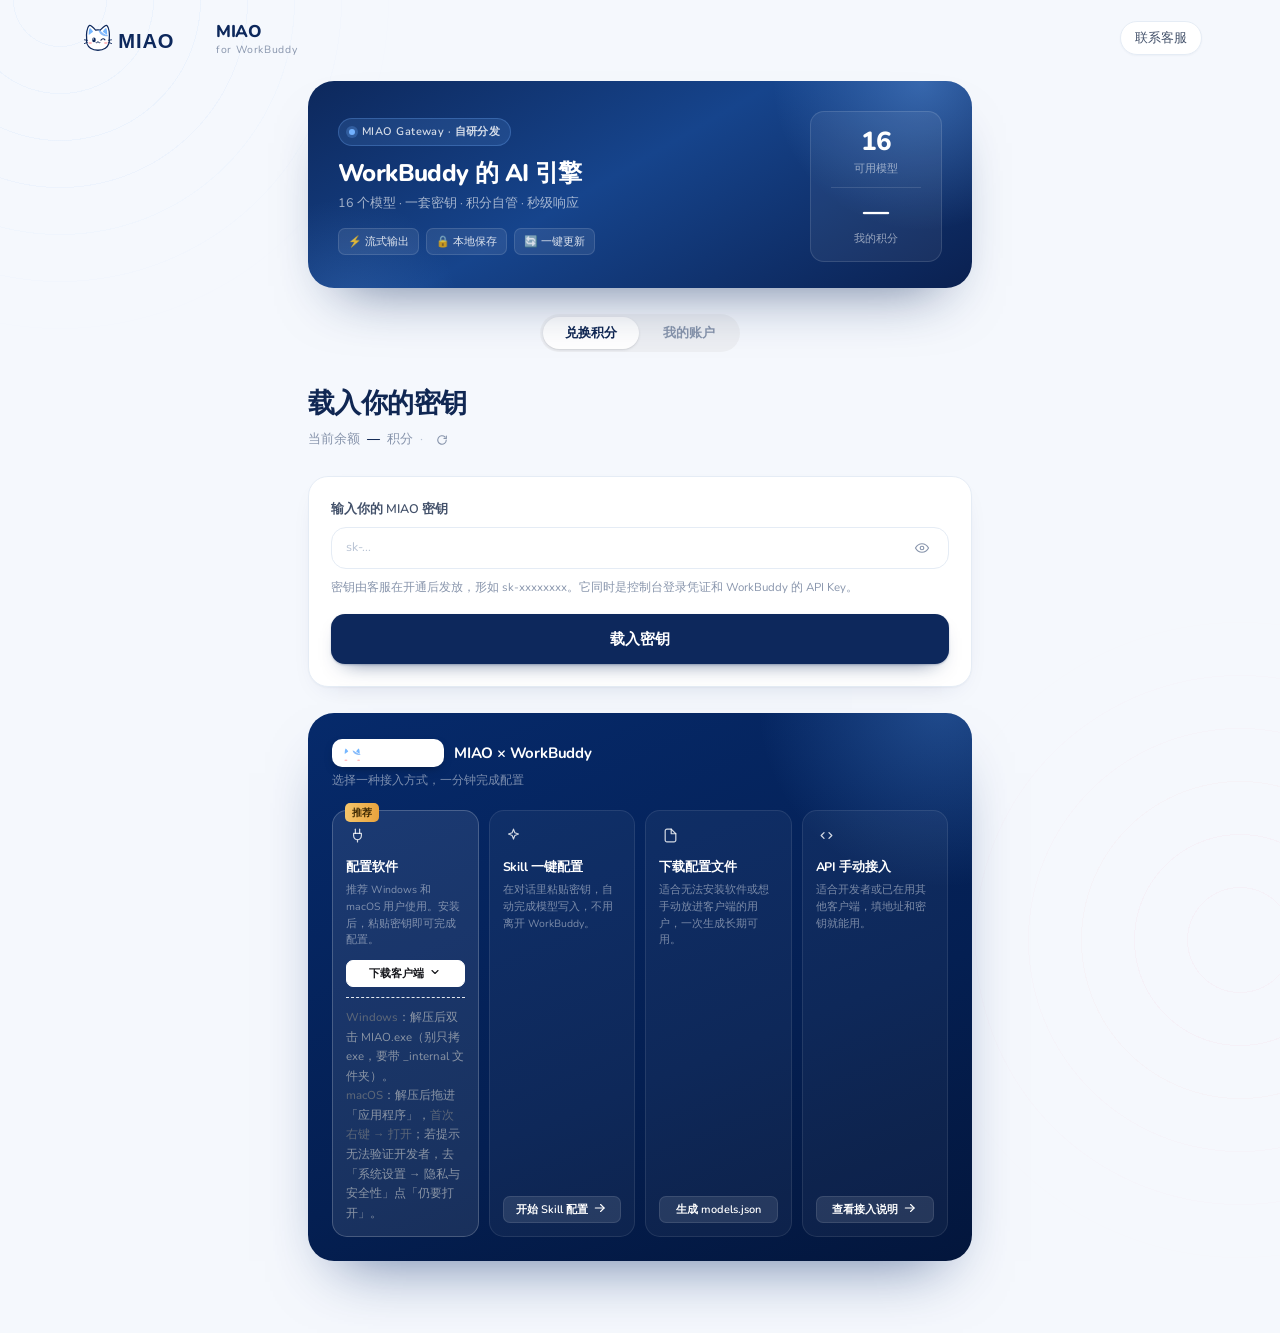
==== commit d42002ec: "网页控制台：修复 Windows 下载 404，新增 macOS 下载与安装提示 - downloadApp('win') 原本指向不存在的 MIAO.exe，改为 MIAO.zip（onedir 必" ====
--- a/index.html
+++ b/index.html
@@ -131,18 +131,26 @@
           <div class="acc-name">配置软件</div>
           <div class="acc-desc">推荐 Windows 和 macOS 用户使用。安装后，粘贴密钥即可完成配置。</div>
           <button class="acc-btn solid" id="btn-dl" onclick="toggleDl(event)">
-            下载 Windows
+            下载客户端
             <span data-ic="chev"></span>
           </button>
           <div class="menu" id="menu-dl">
             <button onclick="downloadApp('win')">
               <svg width="14" height="14" viewBox="0 0 24 24" fill="currentColor"><path d="M3 5.5 10.2 4.5v7H3v-6ZM11.3 4.3 21 3v8.5h-9.7v-7.2ZM3 12.5h7.2v7L3 18.5v-6ZM11.3 12.5H21V21l-9.7-1.3v-7.2Z"/></svg>
-              下载 Windows
+              下载 Windows（zip）
             </button>
             <button onclick="downloadApp('mac')">
               <svg width="14" height="14" viewBox="0 0 24 24" fill="currentColor"><path d="M16.2 12.6c0-2 1.6-3 1.7-3.1-.9-1.4-2.4-1.6-2.9-1.6-1.2-.1-2.4.7-3 .7-.6 0-1.6-.7-2.6-.7-1.3 0-2.6.8-3.3 2-1.4 2.5-.4 6.1 1 8.1.7 1 1.5 2.1 2.5 2 1-.04 1.4-.65 2.6-.65 1.2 0 1.6.65 2.6.63 1.1-.02 1.8-1 2.4-2 .8-1.1 1.1-2.2 1.1-2.3-.03-.01-2.1-.8-2.1-3.1ZM14.3 6.4c.5-.7.9-1.6.8-2.5-.8.03-1.8.55-2.4 1.2-.5.6-1 1.6-.8 2.5.9.07 1.8-.45 2.4-1.2Z"/></svg>
-              下载 macOS
+              下载 macOS（zip）
             </button>
+            <button onclick="saveAs('/download/miao_configure_mac.command','miao_configure_mac.command','开始下载配置脚本…')">
+              <svg width="14" height="14" viewBox="0 0 24 24" fill="none" stroke="currentColor" stroke-width="2"><path d="m8 6-6 6 6 6M16 6l6 6-6 6"/></svg>
+              Mac 免安装脚本
+            </button>
+          </div>
+          <div class="dl-tip">
+            <b>Windows</b>：解压后双击 MIAO.exe（别只拷 exe，要带 _internal 文件夹）。<br>
+            <b>macOS</b>：解压后拖进「应用程序」，<b>首次右键 → 打开</b>；若提示无法验证开发者，去「系统设置 → 隐私与安全性」点「仍要打开」。
           </div>
         </div>
 
@@ -538,15 +546,26 @@
   }
 }
 function downloadApp(os) {
-  if (os === 'mac') return toast('macOS 版即将开放');
-  // 直接下载网关托管的 MIAO.exe（v1.1.0）
+  if (os === 'mac') {
+    const url = '/download/MIAO-mac.zip';
+    fetch(url, { method: 'HEAD' }).then(r => {
+      if (!r.ok) { toast('macOS 版正在构建中，请稍后再试'); return; }
+      saveAs(url, 'MIAO-mac.zip', '开始下载 macOS 版…');
+    }).catch(() => toast('macOS 版正在构建中，请稍后再试'));
+    return;
+  }
+  // onedir 打包：exe 依赖 _internal，必须整包下载后解压
+  saveAs('/download/MIAO.zip', 'MIAO.zip', '开始下载 Windows 版…');
+}
+
+function saveAs(url, name, msg) {
   const a = document.createElement('a');
-  a.href = '/download/MIAO.exe';
-  a.download = 'MIAO.exe';
+  a.href = url;
+  a.download = name;
   document.body.appendChild(a);
   a.click();
   setTimeout(() => a.remove(), 300);
-  toast('开始下载 MIAO.exe …');
+  toast(msg);
 }
 
 function showSkill() {
--- a/ui.css
+++ b/ui.css
@@ -752,3 +752,15 @@
   .stat-row { margin-top: 12px; }
   .wrap { padding-bottom: 40px; }
 }
+
+
+/* 客户端下载区：安装说明（10-31 加） */
+.dl-tip {
+  font-size: 11.5px;
+  line-height: 1.7;
+  color: #8B95A5;
+  margin-top: 10px;
+  padding-top: 10px;
+  border-top: 1px dashed #E4E9F0;
+}
+.dl-tip b { color: #5B6678; font-weight: 500; }
